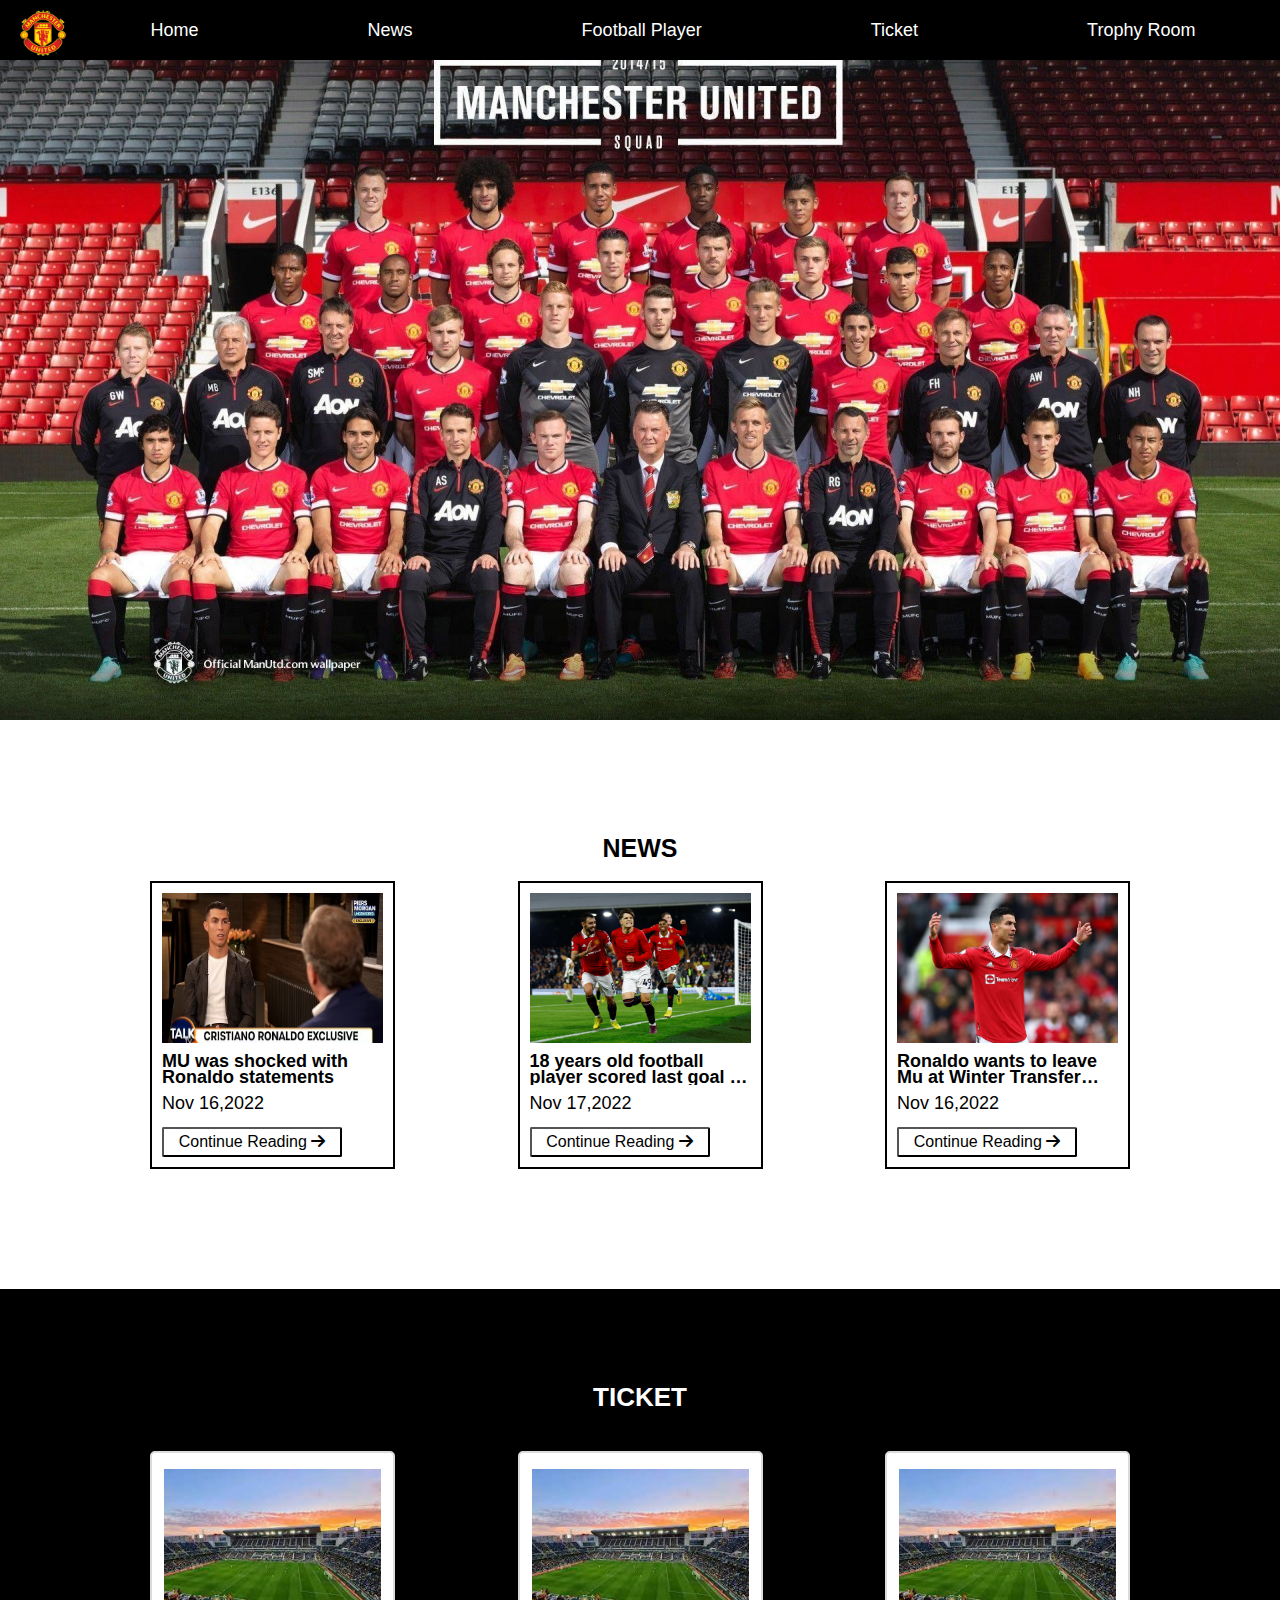
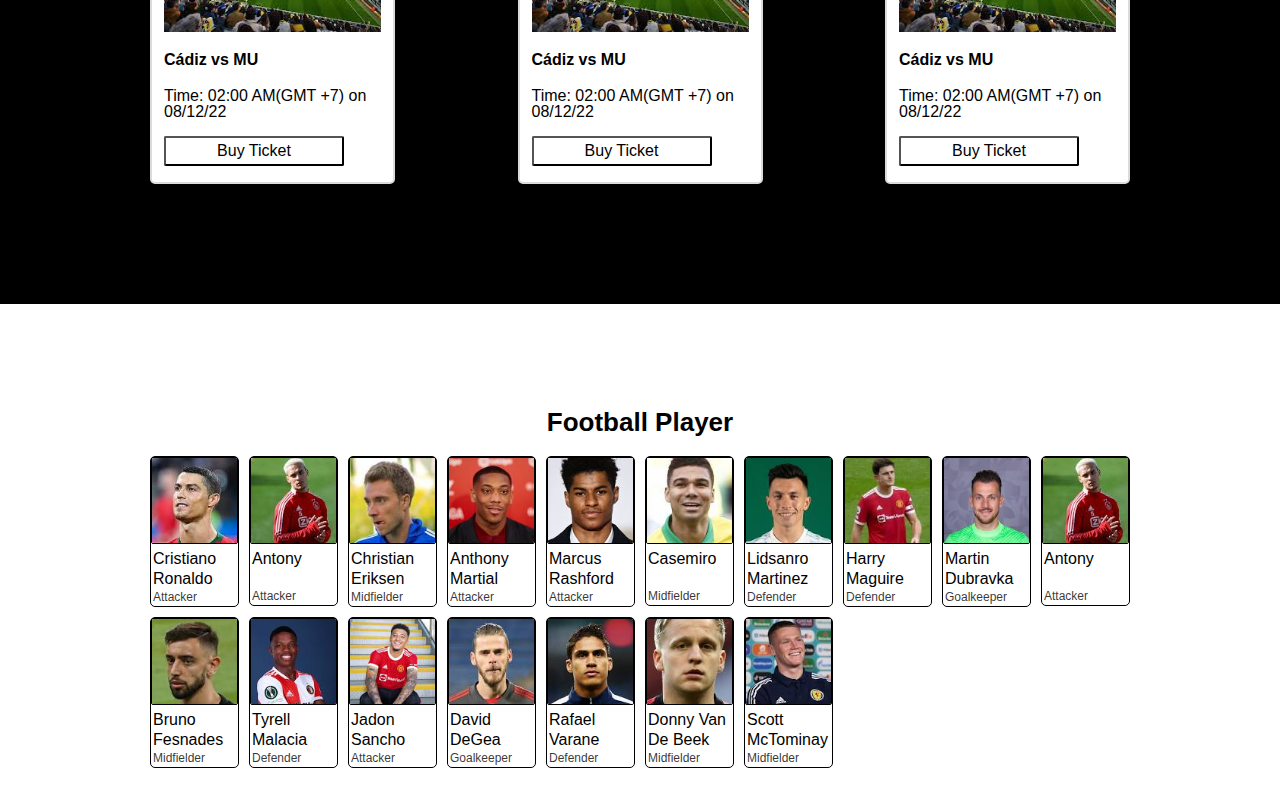
==== index.html @ 1a6e2fac "first commit" ====
<!DOCTYPE html>
<html lang="en">
<head>
    <meta charset="UTF-8">
    <meta http-equiv="X-UA-Compatible" content="IE=edge">
    <meta name="viewport" content="width=device-width, initial-scale=1.0">
    <title>Manchester United</title>
    <link rel="icon" href="assets/img/Red-Devils-logo.png">
    <link rel="stylesheet" href="assets/css/main.css">
    <link rel="stylesheet" href="assets/css/base.css">
    <link rel="stylesheet" href="assets/fontawesome-free-6.2.0-web/css/all.css">
</head>
<body>
    <div id="main">
            <div id="header">
                <div class="header__logo">
                    <a href="#main">
                        <img src="assets/img/Header-Logo1500994616801.png" alt="">
                    </a>
                </div>
                <ul id="nav">
                    <li class="nav__items">
                    <a href="#main">
                        Home
                    </a>                        
                    </li>
                    <li class="nav__items">
                    <a href="#news">
                        News
                    </a>                        
                    </li>
                    <li class="nav__items">
                        <a href="#player" class="">
                            Football Player
                        </a>
                    </li>
                    <li class="nav__items">
                    <a href="#ticket">
                        Ticket

                    </a>
                    </li>
                    <li class="nav__items">
                        <a href="trophy.html">
                            Trophy Room
                        </a>
                    </li>
                </ul>
            </div>
            <div id="poster">
            <img src="assets/img/399304.jpg" alt="" >
            </div>
            <div id="news">
                <h3>NEWS</h3>
                <div class="container">                        
                    <div class="news__descriptions">
                        <img src="assets/img/news/New-Project-66-6399-1668511921.jpg" alt="">
                        <span class="news__descriptions-text">MU was shocked with Ronaldo statements </span>   
                        <span class="news__descriptions-text">Nov 16,2022 </span>  
                        <button class="btn">Continue Reading
                            <i class="fa-sharp fa-solid fa-arrow-right"></i>
                        </button>                 
                    </div>
                    <div class="news__descriptions">
                        <img src="assets/img/news/2022-11-13t195142z1077918227up1eibd1fhuo6rtrmadp3soccer-england-ful-mun-report-1668374114861985489630.jpg" alt="">
                        <span class="news__descriptions-text">18 years old football player scored last goal at 90+3, which taking 3 points for MU </span>   
                        <span class="news__descriptions-text">Nov 17,2022 </span>  
                        <button class="btn">Continue Reading
                            <i class="fa-sharp fa-solid fa-arrow-right"></i>
                        </button>
                    </div>
                    <div class="news__descriptions">
                        <img src="assets/img/news/ZRVTXCFL7BJW3HBTPGXI3MZELQ.jpg" alt="">
                        <span class="news__descriptions-text">Ronaldo wants to leave Mu at Winter Transfer Windown </span>   
                        <span class="news__descriptions-text">Nov 16,2022 </span>  
                        <button class="btn">Continue Reading
                            <i class="fa-sharp fa-solid fa-arrow-right"></i>
                        </button>
                    </div>
                </div>
            </div>
            <div id="ticket">
                <h3>TICKET</h3>
                <div class="ticket__description">
                    <div class="ticket__description-match">
                        <img src="assets/img/Ticket/download.jpg" alt="">
                        <span>Cádiz vs MU</span>
                        <span>Time: 02:00 AM(GMT +7) on 08/12/22 </span>
                        <button class="btn">Buy Ticket</button>
                    </div>
                    <div class="ticket__description-match">
                        <img src="assets/img/Ticket/download.jpg" alt="">
                        <span>Cádiz vs MU</span>
                        <span>Time: 02:00 AM(GMT +7) on 08/12/22 </span>
                        <button class="btn">Buy Ticket</button>
                    </div>
                    <div class="ticket__description-match">
                        <img src="assets/img/Ticket/download.jpg" alt="">
                        <span>Cádiz vs MU</span>
                        <span>Time: 02:00 AM(GMT +7) on 08/12/22 </span>
                        <button class="btn">Buy Ticket</button>
                    </div>
                </div>
                
                
            </div>
            <div id="player">
                    <h3> Football Player</h3>
                <div class="grid__column">
                    <div class="grid__row-2">
                        <div class="player__description">
                            <div class="player__img">
                                    <img src="assets/img/PlayerFootball/cr7.jpg" alt="">
                            </div>
                            <div class="player__name">
                                <span>Cristiano Ronaldo</span>
                            </div>
                            <div class="player__position">
                                <span>Attacker</span>
                            </div>
                        </div>
                    </div>
                    <div class="grid__row-2">
                        <div class="player__description">
                            <div class="player__img">
                                    <img src="assets/img/PlayerFootball/atony.jpg" alt="">
                            </div>
                            <div class="player__name">
                                <span>Antony</span>
                            </div>
                            <div class="player__position">
                                <span>Attacker</span>
                            </div>
                        </div>
                    </div>
                    <div class="grid__row-2">
                        <div class="player__description">
                            <div class="player__img">
                                    <img src="assets/img/PlayerFootball/download.jpg" alt="">
                            </div>
                            <div class="player__name">
                                <span>Christian Eriksen</span>
                            </div>
                            <div class="player__position">
                                <span>Midfielder</span>
                            </div>
                        </div>
                    </div>
                    <div class="grid__row-2">
                        <div class="player__description">
                            <div class="player__img">
                                    <img src="assets/img/PlayerFootball/marthial.jpg" alt="">
                            </div>
                            <div class="player__name">
                                <span>Anthony Martial</span>
                            </div>
                            <div class="player__position">
                                <span>Attacker</span>
                            </div>
                        </div>
                    </div>
                    <div class="grid__row-2">
                        <div class="player__description">
                            <div class="player__img">
                                    <img src="assets/img/PlayerFootball/rashfod.jpg" alt="">
                            </div>
                            <div class="player__name">
                                <span>Marcus Rashford</span>
                            </div>
                            <div class="player__position">
                                <span>Attacker</span>
                            </div>
                        </div>
                    </div>
                    <div class="grid__row-2">
                        <div class="player__description">
                            <div class="player__img">
                                    <img src="assets/img/PlayerFootball/casemiro.jpg" alt="">
                            </div>
                            <div class="player__name">
                                <span>Casemiro</span>
                            </div>
                            <div class="player__position">
                                <span>Midfielder</span>
                            </div>
                        </div>
                    </div>
                    <div class="grid__row-2">
                        <div class="player__description">
                            <div class="player__img">
                                    <img src="assets/img/PlayerFootball/martinez.jpg" alt="">
                            </div>
                            <div class="player__name">
                                <span>Lidsanro Martinez</span>
                            </div>
                            <div class="player__position">
                                <span>Defender</span>
                            </div>
                        </div>
                    </div>
                    <div class="grid__row-2">
                        <div class="player__description">
                            <div class="player__img">
                                    <img src="assets/img/PlayerFootball/Mauire.jpg" alt="">
                            </div>
                            <div class="player__name">
                                <span>Harry Maguire</span>
                            </div>
                            <div class="player__position">
                                <span>Defender</span>
                            </div>
                        </div>
                    </div>
                    <div class="grid__row-2">
                        <div class="player__description">
                            <div class="player__img">
                                    <img src="assets/img/PlayerFootball/martin.jpg" alt="">
                            </div>
                            <div class="player__name">
                                <span>Martin Dubravka</span>
                            </div>
                            <div class="player__position">
                                <span>Goalkeeper</span>
                            </div>
                        </div>
                    </div>
                    <div class="grid__row-2">
                        <div class="player__description">
                            <div class="player__img">
                                    <img src="assets/img/PlayerFootball/atony.jpg" alt="">
                            </div>
                            <div class="player__name">
                                <span>Antony</span>
                            </div>
                            <div class="player__position">
                                <span>Attacker</span>
                            </div>
                        </div>
                    </div>
                    <div class="grid__row-2">
                        <div class="player__description">
                            <div class="player__img">
                                    <img src="assets/img/PlayerFootball/download (1).jpg" alt="">
                            </div>
                            <div class="player__name">
                                <span>Bruno Fesnades</span>
                            </div>
                            <div class="player__position">
                                <span>Midfielder</span>
                            </div>
                        </div>
                    </div>
                    <div class="grid__row-2">
                        <div class="player__description">
                            <div class="player__img">
                                    <img src="assets/img/PlayerFootball/download (2).jpg" alt="">
                            </div>
                            <div class="player__name">
                                <span>Tyrell Malacia</span>
                            </div>
                            <div class="player__position">
                                <span>Defender</span>
                            </div>
                        </div>
                    </div>
                    <div class="grid__row-2">
                        <div class="player__description">
                            <div class="player__img">
                                    <img src="assets/img/PlayerFootball/download (3).jpg" alt="">
                            </div>
                            <div class="player__name">
                                <span>Jadon Sancho</span>
                            </div>
                            <div class="player__position">
                                <span>Attacker</span>
                            </div>
                        </div>
                    </div>
                    <div class="grid__row-2">
                        <div class="player__description">
                            <div class="player__img">
                                    <img src="assets/img/PlayerFootball/download (4).jpg" alt="">
                            </div>
                            <div class="player__name">
                                <span>David DeGea</span>
                            </div>
                            <div class="player__position">
                                <span>Goalkeeper</span>
                            </div>
                        </div>
                    </div>
                    <div class="grid__row-2">
                        <div class="player__description">
                            <div class="player__img">
                                    <img src="assets/img/PlayerFootball/download (5).jpg" alt="">
                            </div>
                            <div class="player__name">
                                <span>Rafael Varane</span>
                            </div>
                            <div class="player__position">
                                <span>Defender</span>
                            </div>
                        </div>
                    </div>
                    <div class="grid__row-2">
                        <div class="player__description">
                            <div class="player__img">
                                    <img src="assets/img/PlayerFootball/download (6).jpg" alt="">
                            </div>
                            <div class="player__name">
                                <span>Donny Van De Beek</span>
                            </div>
                            <div class="player__position">
                                <span>Midfielder</span>
                            </div>
                        </div>
                    </div>
                    <div class="grid__row-2">
                        <div class="player__description">
                            <div class="player__img">
                                    <img src="assets/img/PlayerFootball/download (7).jpg" alt="">
                            </div>
                            <div class="player__name">
                                <span>Scott McTominay</span>
                            </div>
                            <div class="player__position">
                                <span>Midfielder</span>
                            </div>
                        </div>
                    </div>
                </div>
            </div>
    </div>    
</body>
</html>
---- assets/css/main.css ----
#header
{
    height:60px;
    width:100%;
    background-color: black;
    position: fixed;
    top:0;
    z-index: 3;
    display:flex;
    justify-content: space-between;
}
.header__logo
{
    align-items: center;
    justify-items: center;
    padding-top:10px;
    padding-left:20px;
}
.header__logo img
{
    
    max-width:46px;
    max-height:100%;;
}
#nav
{
    height:100%;
    display:flex;
    width:100%;
    justify-content: space-around;
    padding:0;
    list-style:none;
    align-items: center;
    margin:0;
}
.nav__items
{
font-size:1.8rem;
color:white;
font-weight: 200;
}
.nav__items a
{
    text-decoration: none;
    color:#fff;
}
#poster
{
}
#poster img
{
    max-width: 100%;
}
#news
{
    width:100%;
    margin-top:30px;
    margin-bottom: 50px;
    padding:60px 150px;
    
}
.container
{
    display:flex;
    justify-content: space-between;
    position: relative;
}
#news h3
{
    font-size: 2.5rem;
    display:block;
    align-items: center;
    text-align: center;
}
.container .news__descriptions
{
    width:25%;
    display:flex;
    flex-direction: column;
    padding:10px 10px;
    border:2px solid #000;
}
.container .news__descriptions>img
{
    height:150px;
    width:100%;
}
.container .news__descriptions>span
{
    margin-top:10px;
    font-size:1.8rem;
    color:black;
}
.container .news__descriptions :nth-child(2)
{
    font-weight:bold ;
    word-wrap: break-word;
    white-space: normal;
    overflow: hidden;
    display: -webkit-box;
    text-overflow: ellipsis;
    -webkit-box-orient: vertical;
    -webkit-line-clamp: 2;
}
.btn
{
    margin-top:16px;
    width:180px;
    height:30px;
    border-radius: 5px;
    cursor:pointer;
    font-size:1.6rem;
    border-radius: 2px;
    text-align:center;
    background-color: #fff;
    color:#000;
    padding:4px 8px;
    /* position: absolute;
    bottom: 0;
    margin-bottom: 10px;
    margin-top:10px; */
}
#ticket
{
    margin-top:60px;
    margin-bottom:60px;
    padding-left:150px;
    padding-right:150px;
    padding-bottom: 100px;
    padding-top:60px;
    background-color: #000;
}
#ticket h3
{
    font-size:2.6rem;
    text-align: center;
    color:white;
    margin-top:20px;
    padding-top:20px;
}
.ticket__description
{
    padding:10px 0px;
    display: flex;
    justify-content: space-between;
}
.ticket__description-match
{
    font-size: 1.6rem;
    display: flex;
    flex-direction: column;
    width:25%;
    background-color: white;
    padding:16px 12px;
    margin:10px 0px;
    border:2px solid var(--border-color);
    border-radius: 5px;
}
.ticket__description-match>span:nth-child(2)
{
    font-weight: bold;
}
.ticket__description-match span
{
    padding-top:20px;
}
#player
{
    padding:10px 150px 10px;
}
#player h3
{
    font-size:2.6rem;
    text-align: center;
    color:black;
    margin-top:20px;
    padding-top:20px;
}
.player__description
{
    border:1px solid #000;
    border-radius: 5px;
    width:100%;
}
.player__img img
{
    border:1px solid #000;
    border-radius: 2px;
    width: 100%;
}
.player__name span
{
    font-size:1.6rem;
    line-height: 2rem;
    min-height: 3.9rem;
    display:inline-block;
    padding-left:2px;
    padding-right:4px;
}
.player__position span
{
    font-size:1.2rem;
    color:rgba(0,0,0,0.8);  
    padding-left: 2px;
}
.Caption 
{
    font-size:2.5rem;
    word-spacing: 0.8rem;
    line-height: 3rem;
    text-transform: uppercase;
    text-align: center;
    margin:40px 80px;
}
.champion
{
    padding:50px 100px;
    background-color: black;
}
.champion .grid__column-2 .grid__row-2-5 img
{
    width:100%;
    height:250px;
    border:5px solid #fff;
    border-radius: 5px;
}
.champion__text
{
    font-size:2.1rem;
    color:var(--text-color);
    font-weight: bold;
    width:100%;
    border:2px solid #fff;
    border-radius: 5px;
    text-align: center;  
    color:#fff;  
    padding:5px 0;
    display:none;
    position: absolute;
    top:calc(100%);
    left:0;
    z-index:1;
}
.grid__row-2-5:hover
{
    box-shadow: 0 1px 20px 0 rgb(0 0 0 / 5%);
    transform: translateY(-1px);
    z-index: 1;
}
.grid__row-2-5:hover .champion__text
{
    display:block;
}
.champion__text span
{
    display:block;
    margin:8px 0;
    text-align: center;
}
---- assets/css/base.css ----
:root
{
    --primary-color:#EE4D2D;
    --white-color: #FFF;
    --black-color:#000;
    --text-color:#333;
    --border-color:#dbdbdb;

    --header__height:120px;
    --navbar__height:34px;
    --search__height:calc(var(--header__height) - var(--navbar__height));
}
*
{
    box-sizing: inherit;
}
html
{
    font-size:62.5%;
    line-height: 1.6rem;
    font-family:'Gill Sans', 'Gill Sans MT', Calibri, 'Trebuchet MS', sans-serif;
    box-sizing: border-box;
}
body
{
    margin:0;
}
.grid
{
    width:1200px;
    max-width: 100%;
    margin:0 auto;
}
.gird_-full-width
{
    width:100%;
}
.grid__row
{
    display: flex;
    flex-wrap: wrap;
    margin:0 -5px;
}
.grid__column
{
    margin:0 -5px;
    display:flex;
    flex-wrap: wrap;
    
}
.grid__column-2
{
    margin:0 -5px;
    display:flex;
    flex-wrap: wrap;
    justify-content: space-around;
}

.grid__row-2
{
    width:10%;
    padding:0 5px;
    margin-bottom: 10px;
}
.grid__row-2-5
{
    width:25%;
    margin-bottom: 70px;
}
.grid__home-cup
{
    transition: transform linear 0.1s;
    will-change: transform;
    position:relative;
    overflow: visible;
    display:block;
    padding:10px 5px;
    z-index:2;
}
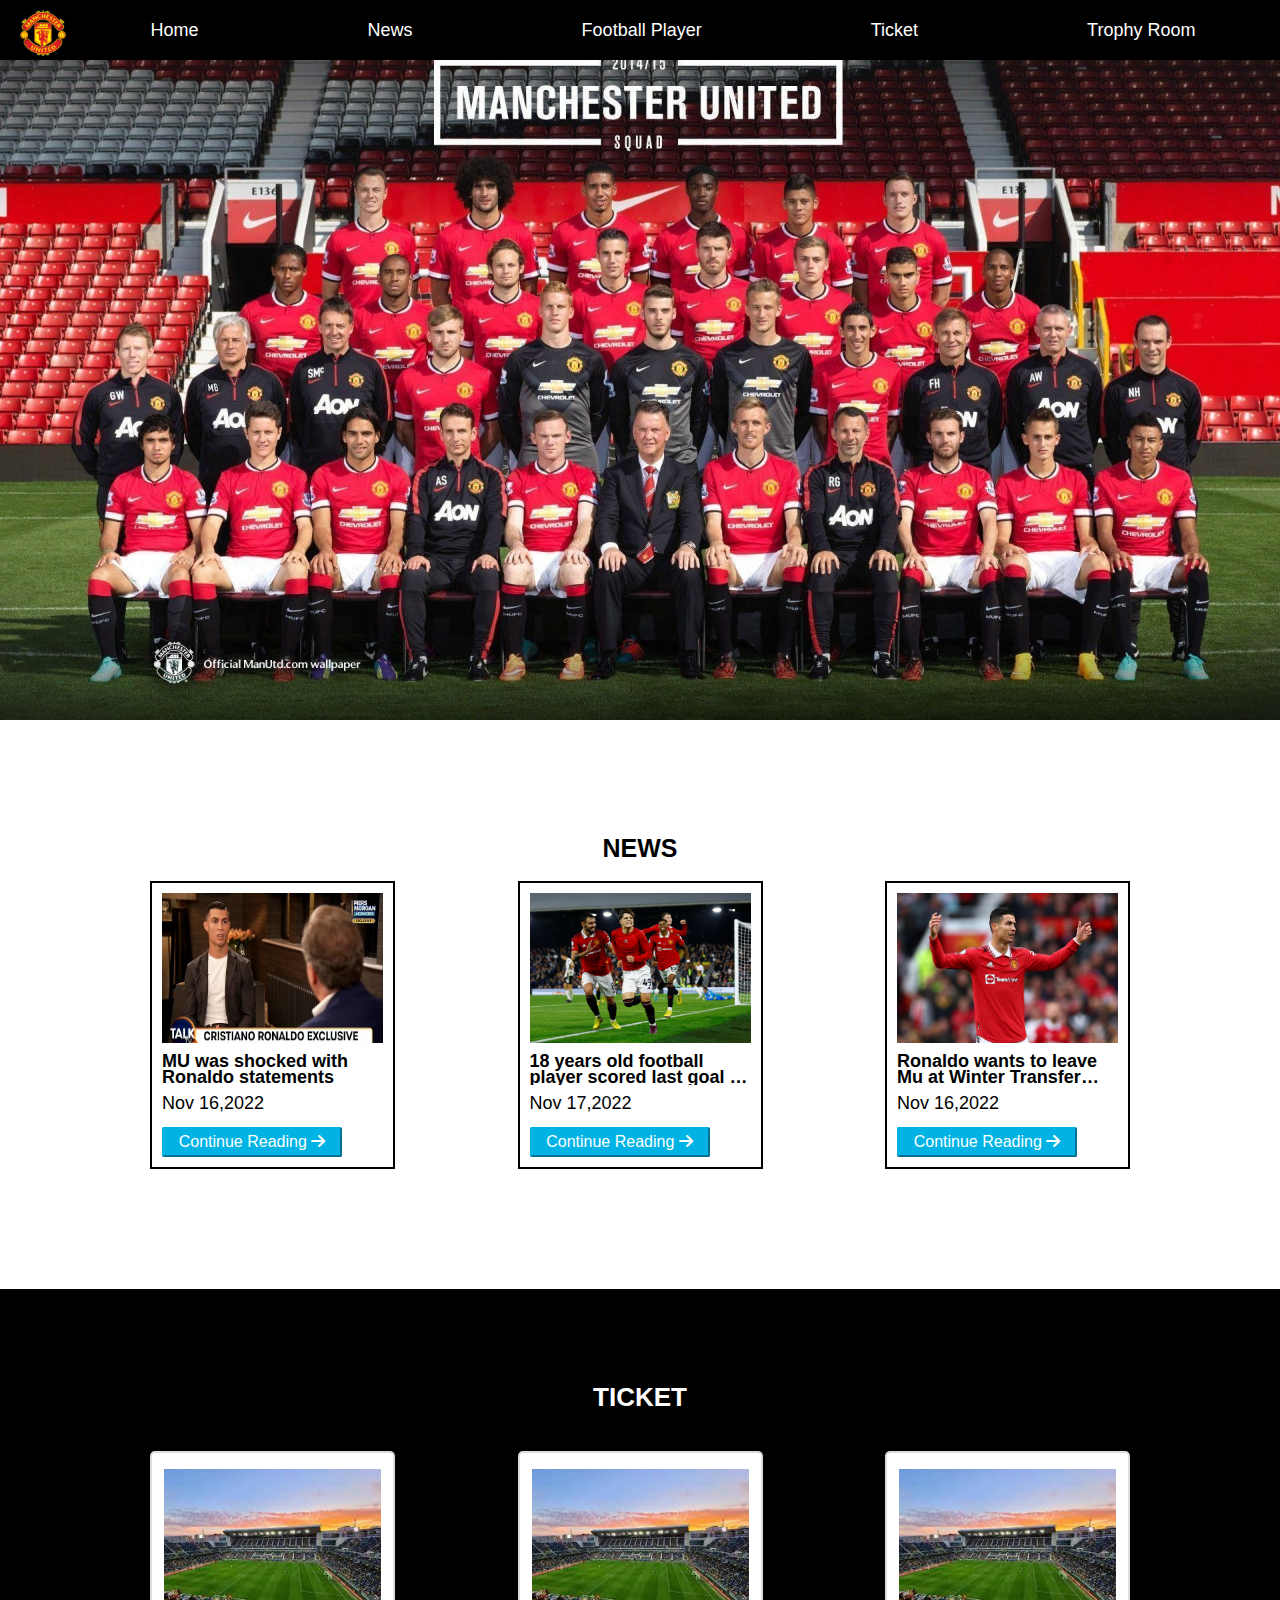
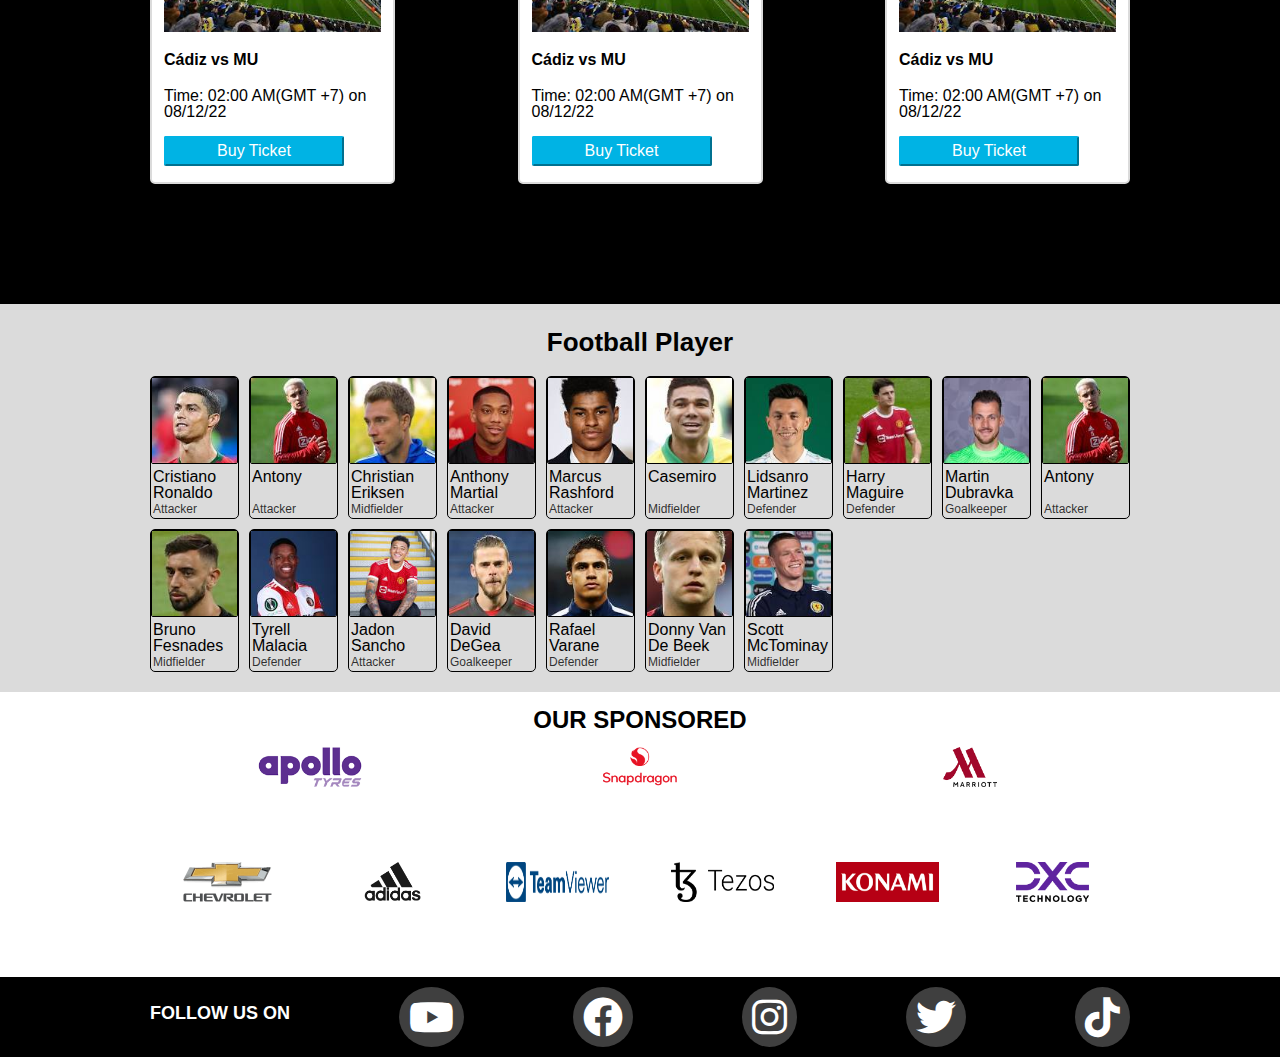
==== commit fad1c109: "demo" ====
--- a/index.html
+++ b/index.html
@@ -3,18 +3,19 @@
 <head>
     <meta charset="UTF-8">
     <meta http-equiv="X-UA-Compatible" content="IE=edge">
-    <meta name="viewport" content="width=device-width, initial-scale=1.0">
+    <meta name="viewport" content="width=device-width, initial-scale=1">
     <title>Manchester United</title>
     <link rel="icon" href="assets/img/Red-Devils-logo.png">
     <link rel="stylesheet" href="assets/css/main.css">
     <link rel="stylesheet" href="assets/css/base.css">
     <link rel="stylesheet" href="assets/fontawesome-free-6.2.0-web/css/all.css">
+    <link rel="stylesheet" href="assets/css/responsive.css">
 </head>
 <body>
     <div id="main">
             <div id="header">
                 <div class="header__logo">
-                    <a href="#main">
+                    <a href="#main" class="header__logo-link">
                         <img src="assets/img/Header-Logo1500994616801.png" alt="">
                     </a>
                 </div>
@@ -57,24 +58,33 @@
                         <img src="assets/img/news/New-Project-66-6399-1668511921.jpg" alt="">
                         <span class="news__descriptions-text">MU was shocked with Ronaldo statements </span>   
                         <span class="news__descriptions-text">Nov 16,2022 </span>  
-                        <button class="btn">Continue Reading
-                            <i class="fa-sharp fa-solid fa-arrow-right"></i>
+                        <button class="btn">
+                            <a href="post1.html" class="post__link">
+                                Continue Reading
+                                <i class="fa-sharp fa-solid fa-arrow-right"></i>
+                            </a>
                         </button>                 
                     </div>
                     <div class="news__descriptions">
                         <img src="assets/img/news/2022-11-13t195142z1077918227up1eibd1fhuo6rtrmadp3soccer-england-ful-mun-report-1668374114861985489630.jpg" alt="">
                         <span class="news__descriptions-text">18 years old football player scored last goal at 90+3, which taking 3 points for MU </span>   
                         <span class="news__descriptions-text">Nov 17,2022 </span>  
-                        <button class="btn">Continue Reading
-                            <i class="fa-sharp fa-solid fa-arrow-right"></i>
+                        <button class="btn">
+                            <a href="post1.html" class="post__link">
+                                Continue Reading
+                                <i class="fa-sharp fa-solid fa-arrow-right"></i>
+                            </a>
                         </button>
                     </div>
                     <div class="news__descriptions">
                         <img src="assets/img/news/ZRVTXCFL7BJW3HBTPGXI3MZELQ.jpg" alt="">
                         <span class="news__descriptions-text">Ronaldo wants to leave Mu at Winter Transfer Windown </span>   
                         <span class="news__descriptions-text">Nov 16,2022 </span>  
-                        <button class="btn">Continue Reading
-                            <i class="fa-sharp fa-solid fa-arrow-right"></i>
+                        <button class="btn" >
+                            <a href="post1.html" class="post__link">
+                                Continue Reading
+                                <i class="fa-sharp fa-solid fa-arrow-right"></i>
+                            </a>
                         </button>
                     </div>
                 </div>
@@ -331,5 +341,68 @@
                 </div>
             </div>
     </div>    
+    <footer id="footer">
+        <div class="sponsorer">
+            <h2 class="sponsored__text">Our Sponsored</h2>
+                <div class="grid__column-3">
+                    <div class="grid__row-2-5">
+                        <img src="assets/img/footer/Chevrolet_Comp_LightBG_180xAuto1547460485843.png" alt="" class="img__sponsor">
+                    </div>
+                    <div class="grid__row-2-5">
+                        <img src="assets/img/footer/Adidas_Comp_LightBG_180xAuto1547460175451.png" alt="" class="img__sponsor">
+                    </div>
+                    <div class="grid__row-2-5">
+                        <img src="assets/img/footer/TeamViewer-logo-blue-footer1625085543829.png" alt="" class="img__sponsor">
+                    </div>
+                    <div class="grid__row-2-5">
+                        <img src="assets/img/footer/TezosLogo_Horizontal_Black_21644483053582.png" alt="" class="img__sponsor">
+                    </div>
+                    <div class="grid__row-2-5">
+                        <img src="assets/img/footer/Konami_PartnerFooter1562073557221.png" alt="" class="img__sponsor">
+                    </div>
+                    <div class="grid__row-2-5">
+                        <img src="assets/img/footer/DXC_Logo_Colour1656502503892.png" alt="" class="img__sponsor">
+                    </div>
+                    <div class="grid__row-2-5">
+                        <img src="assets/img/footer/Apollo_Comp_LightBG_180xAuto1547460405742.png" alt="" class="img__sponsor">
+                    </div>
+                    <div class="grid__row-2-5">
+                        <img src="assets/img/footer/Snapdragon-footer-logo1659446828407.png" alt="" class="img__sponsor">
+                    </div>
+                    <div class="grid__row-2-5">
+                        <img src="assets/img/footer/Marriott-onLightBG1571253423487.png" alt="" class="img__sponsor">
+                    </div>
+
+                </div>
+        </div>
+        <div class="follow">
+            <h3 class="Follow_Title">follow us on</h3>
+            <div class="follow__icon">
+                <a href="" class="follow__icon-link">
+                    <i class="follow__icon-detail fa-brands fa-youtube"></i>
+                </a>
+            </div>
+            <div class="follow__icon">
+                <a href="" class="follow__icon-link">
+                    <i class="fa-brands fa-facebook"></i>
+                </a>
+            </div>
+            <div class="follow__icon">
+                <a href="" class="follow__icon-link">
+                    <i class="fa-brands fa-instagram"></i>
+                </a>
+            </div>
+            <div class="follow__icon">
+                <a href="" class="follow__icon-link">
+                    <i class="fa-brands fa-twitter"></i>
+                </a>
+            </div>
+            <div class="follow__icon">
+                <a href="" class="follow__icon-link">
+                    <i class="fa-brands fa-tiktok"></i>
+                </a>
+            </div>
+        </div>
+    </footer>
 </body>
 </html>--- a/assets/css/main.css
+++ b/assets/css/main.css
@@ -1,3 +1,9 @@
+#main
+{
+    box-sizing: border-box;
+    margin: 0;
+    padding: 0;
+}
 #header
 {
     height:60px;
@@ -16,6 +22,7 @@
     padding-top:10px;
     padding-left:20px;
 }
+
 .header__logo img
 {
     
@@ -112,18 +119,23 @@
     font-size:1.6rem;
     border-radius: 2px;
     text-align:center;
-    background-color: #fff;
-    color:#000;
+    background-color: #00B3E4;
+    color:#fff;
     padding:4px 8px;
     /* position: absolute;
     bottom: 0;
     margin-bottom: 10px;
     margin-top:10px; */
+    border-color: #00B3E4;
+}
+.post__link
+{
+    text-decoration: none;
+    color:white;
 }
 #ticket
 {
     margin-top:60px;
-    margin-bottom:60px;
     padding-left:150px;
     padding-right:150px;
     padding-bottom: 100px;
@@ -167,13 +179,14 @@
 #player
 {
     padding:10px 150px 10px;
+    background-color: var(--border-color);
 }
 #player h3
 {
     font-size:2.6rem;
     text-align: center;
     color:black;
-    margin-top:20px;
+    margin-top:0px;
     padding-top:20px;
 }
 .player__description
@@ -191,11 +204,17 @@
 .player__name span
 {
     font-size:1.6rem;
-    line-height: 2rem;
-    min-height: 3.9rem;
-    display:inline-block;
+    -webkit-line-clamp: 2;
+    -webkit-box-orient: vertical;
+    display: -webkit-box;
+    text-overflow: ellipsis;
+    overflow: hidden;
+    word-wrap: break-word;
+    white-space: normal;
+    line-height: 1.6rem;
     padding-left:2px;
     padding-right:4px;
+    height:3.2rem;
 }
 .player__position span
 {
@@ -256,4 +275,57 @@
     display:block;
     margin:8px 0;
     text-align: center;
+}
+#footer
+{    
+}
+.sponsored__text
+{
+    text-transform: uppercase;
+    font-size:2.4rem;
+    text-align: center;
+}
+.sponsorer
+{
+    margin-top:20px;
+    padding:0 150px;
+}
+.img__sponsor
+{
+    max-width:70%;
+    height:40px;
+}
+.follow
+{
+    background-color: #000;
+    padding:10px 150px;
+    display:flex;
+    justify-content: space-between;
+}
+.follow__icon
+{
+    padding:10px;
+    border-radius: 50%;
+    background-color: #3f3f3f;
+    border:2px ;
+}
+.follow__icon-link
+{
+    text-decoration: none;
+    font-size:4rem;
+    color:#fff;
+
+}
+.follow__icon-link:hover
+{
+    color: red;
+}
+.follow__icon-detail
+{    
+}
+.Follow_Title
+{
+    color:white;
+    font-size:1.8rem;
+    text-transform: uppercase;
 }--- a/assets/css/base.css
+++ b/assets/css/base.css
@@ -55,7 +55,6 @@
     flex-wrap: wrap;
     justify-content: space-around;
 }
-
 .grid__row-2
 {
     width:10%;
@@ -77,3 +76,19 @@
     padding:10px 5px;
     z-index:2;
 }
+.grid__column-3
+{
+    margin:0 -5px;
+    display:flex;
+    flex-wrap:wrap-reverse;
+    justify-content: space-around;
+    justify-items: center;
+}
+.grid__row-2-5
+{
+    width:15%;
+    margin-bottom: 70px;
+    justify-items: center;
+    align-items: center;
+    text-align: center;
+}--- a/assets/css/responsive.css
+++ b/assets/css/responsive.css
@@ -0,0 +1,155 @@
+/* PC */
+@media(min-width:1025px){
+}
+/* Tablet */
+@media(min-width: 768px) and (max-width: 1024px) {
+    #news
+    {
+     padding:0;  
+    }
+    .container
+    {
+        justify-content: space-around;
+    }
+    .container .news__descriptions
+    {
+        width:30%;
+        margin:0 5px;
+    }
+    #ticket
+    {
+        padding:0;
+    }
+    .ticket__description
+    {
+        justify-content: space-around;
+    }
+    .ticket__description-match
+    {
+        padding:16px 5px;
+    }
+    #player
+    {
+        padding: 10px 40px 10px;
+        
+        width: 100%;
+    }
+    .grid__column
+    {
+    }
+    .grid__row-2
+    {
+        margin-right:8px;
+        width: 15%;
+    }
+    .sponsorer {
+      padding:0;
+    }
+}
+/* Mobile */
+@media(max-width:739px){
+    #header
+    {
+       overflow: hidden;
+    }
+    #nav
+    {
+        width:85%;
+        padding:0;
+    }
+    ul#nav>li:nth-child(0),ul#nav>li:nth-child(5)
+    {
+        display:none;
+    }
+    #news
+    {
+        padding:0;
+    }
+    .container {
+        display: flex;
+        flex-wrap: wrap;
+        position: relative;
+        margin: auto;
+        width: 75%;
+    }
+    .container .news__descriptions
+    {
+        width:100%;
+        margin-bottom: 10px;
+    }
+    .ticket__description-match
+    {
+        width:100%;
+    }
+    .ticket__description {
+        padding: 10px 0px;
+        display: flex;
+        justify-content: space-between;
+        flex-direction: column;
+        margin: auto;
+        width: 80%;
+    }
+    #ticket {
+        margin-top: 60px;
+        padding-left:0;
+        padding-right:0;
+        padding-bottom: 100px;
+        padding-top: 60px;
+        background-color: #000;
+    }
+    #player
+    {
+        padding:0;
+    }
+    .grid__column
+    {
+        margin:0;
+    }
+    .grid__row-2
+    {
+        width:25%;
+    }
+    .sponsorer
+    {
+        padding:0;
+    }
+    .grid__row-2-5
+    {
+        width:33%;
+    }
+    .follow
+    {
+        padding:10px 5px;
+    }
+    .Follow_Title {
+        color: white;
+        font-size: 1.2rem;
+        text-transform: uppercase;
+    }
+    .follow__icon-link {
+        text-decoration: none;
+        font-size: 2.5rem;
+        color: #fff;
+    }
+    .header__logo-link
+    {
+        width: 100%;
+        height: 100%;
+        display: inline-block;
+        padding: 4px 2px;
+    }
+    .header__logo img 
+    {
+        height: 100%;
+        width: 100%;
+    }
+    .header__logo {
+        width:15%;
+        align-items: center;
+        justify-items: center;
+        padding-top: 4px;
+        padding-left: 4px;
+    }   
+    
+
+}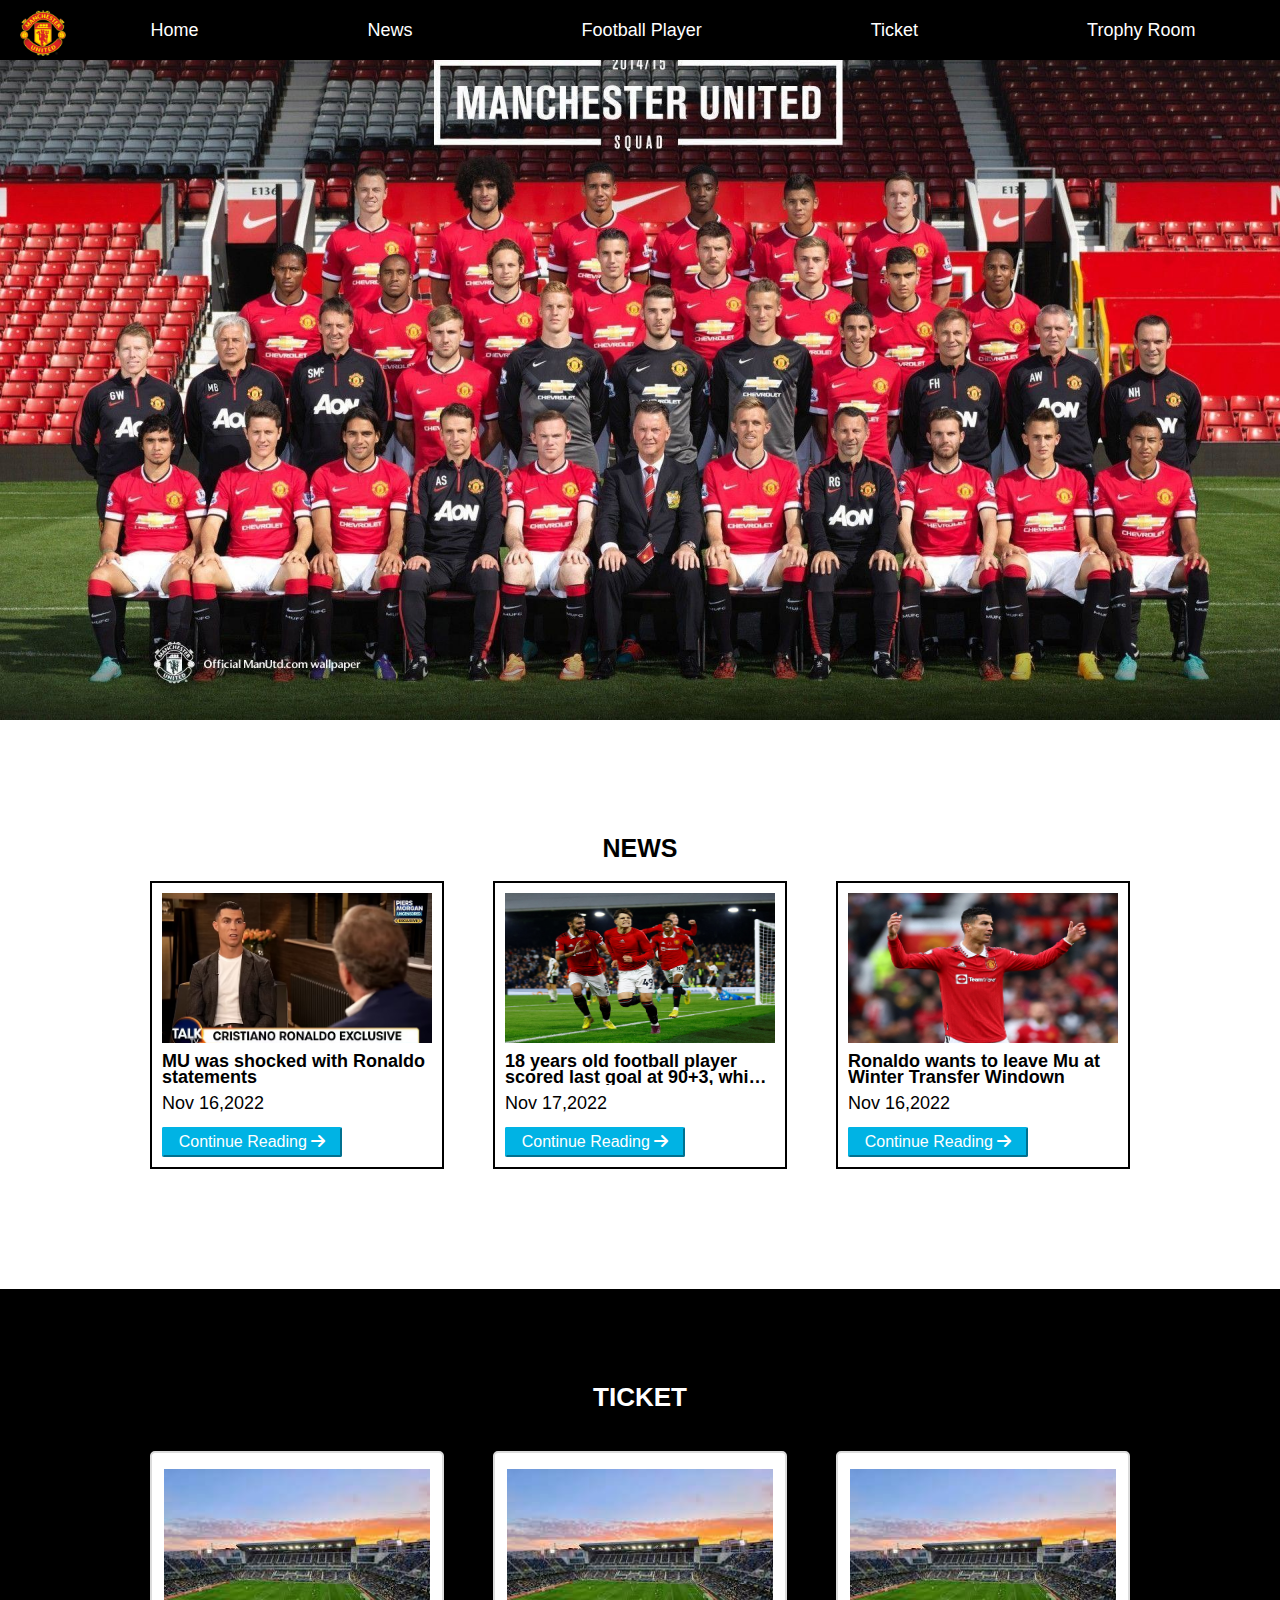
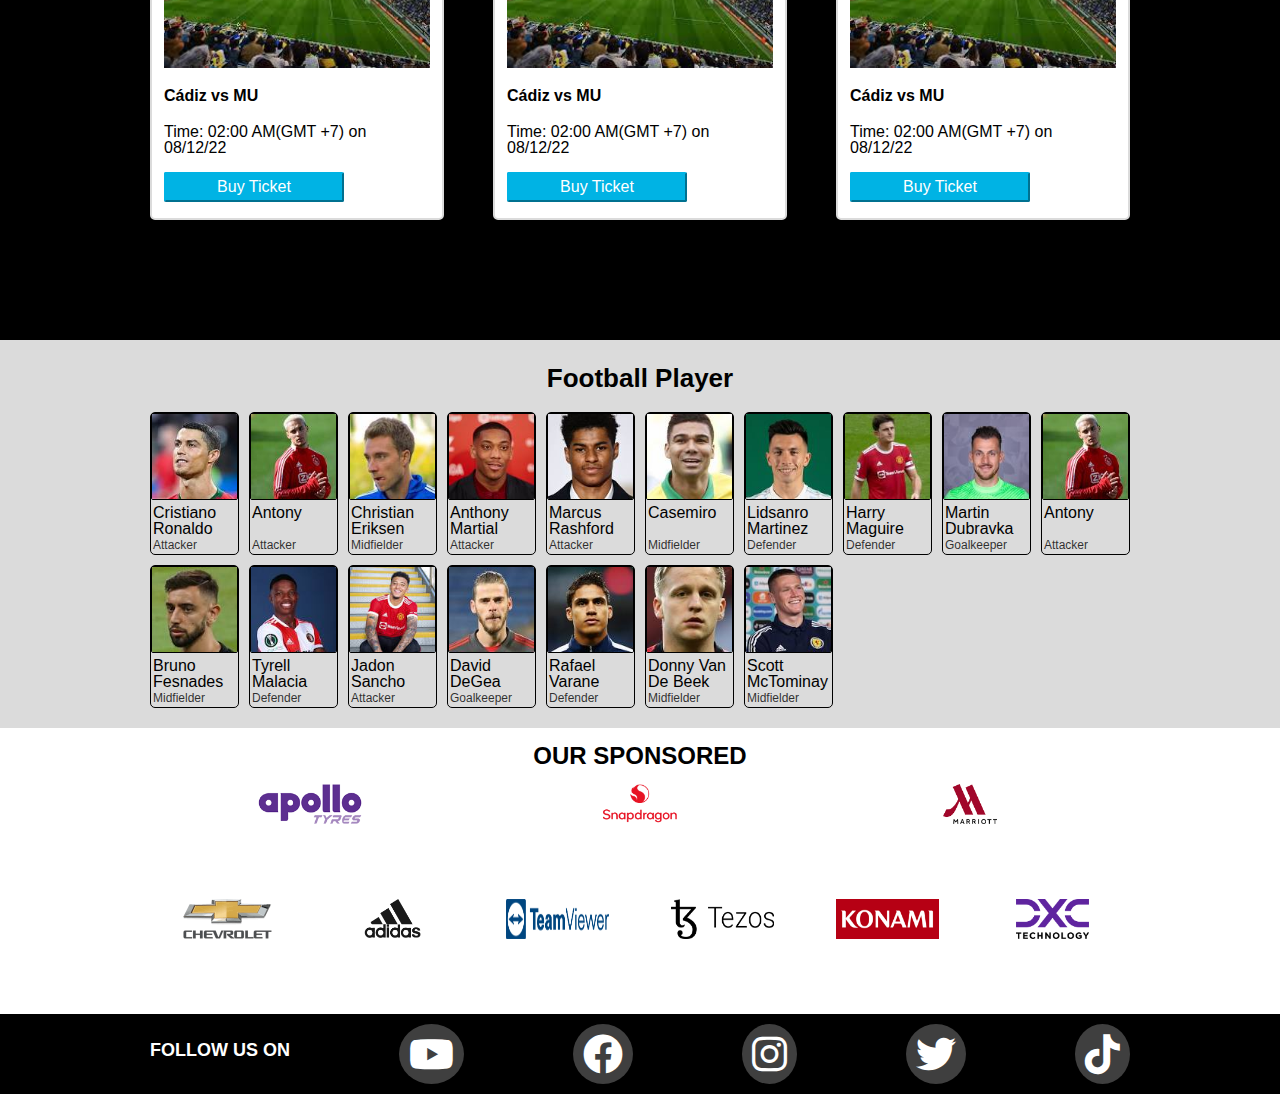
==== commit a263b32c: "finalll" ====
--- a/index.html
+++ b/index.html
@@ -7,8 +7,6 @@
     <title>Manchester United</title>
     <link rel="icon" href="assets/img/Red-Devils-logo.png">
     <link rel="stylesheet" href="assets/css/main.css">
-    <link rel="stylesheet" href="assets/css/base.css">
-    <link rel="stylesheet" href="assets/fontawesome-free-6.2.0-web/css/all.css">
     <link rel="stylesheet" href="assets/css/responsive.css">
 </head>
 <body>
@@ -16,7 +14,7 @@
             <div id="header">
                 <div class="header__logo">
                     <a href="#main" class="header__logo-link">
-                        <img src="assets/img/Header-Logo1500994616801.png" alt="">
+                        <img src="assets/img/Header-Logo1500994616801.png" alt="MU logo">
                     </a>
                 </div>
                 <ul id="nav">
@@ -49,7 +47,7 @@
                 </ul>
             </div>
             <div id="poster">
-            <img src="assets/img/399304.jpg" alt="" >
+            <img src="assets/img/399304.jpg" alt="MU-captureteam" >
             </div>
             <div id="news">
                 <h3>NEWS</h3>
--- a/assets/css/main.css
+++ b/assets/css/main.css
@@ -1,3 +1,6 @@
+@import url("base.css");
+@import url("footer.css");
+@import url("/assets/fontawesome-free-6.2.0-web/css/all.css");
 #main
 {
     box-sizing: border-box;
@@ -7,7 +10,8 @@
 #header
 {
     height:60px;
-    width:100%;
+    max-width: 100vw;
+    width: 100%;
     background-color: black;
     position: fixed;
     top:0;
@@ -68,7 +72,8 @@
 }
 .container
 {
-    display:flex;
+    display:grid;
+    grid-template-columns: 30% 30% 30%;
     justify-content: space-between;
     position: relative;
 }
@@ -81,7 +86,7 @@
 }
 .container .news__descriptions
 {
-    width:25%;
+    width:100%;
     display:flex;
     flex-direction: column;
     padding:10px 10px;
@@ -153,7 +158,8 @@
 .ticket__description
 {
     padding:10px 0px;
-    display: flex;
+    display: grid;
+    grid-template-columns: 30% 30% 30%;
     justify-content: space-between;
 }
 .ticket__description-match
@@ -161,7 +167,7 @@
     font-size: 1.6rem;
     display: flex;
     flex-direction: column;
-    width:25%;
+    width:100%;
     background-color: white;
     padding:16px 12px;
     margin:10px 0px;
@@ -275,57 +281,4 @@
     display:block;
     margin:8px 0;
     text-align: center;
-}
-#footer
-{    
-}
-.sponsored__text
-{
-    text-transform: uppercase;
-    font-size:2.4rem;
-    text-align: center;
-}
-.sponsorer
-{
-    margin-top:20px;
-    padding:0 150px;
-}
-.img__sponsor
-{
-    max-width:70%;
-    height:40px;
-}
-.follow
-{
-    background-color: #000;
-    padding:10px 150px;
-    display:flex;
-    justify-content: space-between;
-}
-.follow__icon
-{
-    padding:10px;
-    border-radius: 50%;
-    background-color: #3f3f3f;
-    border:2px ;
-}
-.follow__icon-link
-{
-    text-decoration: none;
-    font-size:4rem;
-    color:#fff;
-
-}
-.follow__icon-link:hover
-{
-    color: red;
-}
-.follow__icon-detail
-{    
-}
-.Follow_Title
-{
-    color:white;
-    font-size:1.8rem;
-    text-transform: uppercase;
 }--- a/assets/css/responsive.css
+++ b/assets/css/responsive.css
@@ -13,7 +13,6 @@
     }
     .container .news__descriptions
     {
-        width:30%;
         margin:0 5px;
     }
     #ticket
@@ -44,20 +43,33 @@
     }
     .sponsorer {
       padding:0;
+    
+    }
+    .champion {
+        padding: 50px 40px;
+        background-color: black;
+    }
+    .champion .grid__column-2 .grid__row-2-5
+    {
+        width: 40%;
+        margin-bottom: 73px;
+        justify-items: center;
+        align-items: center;
+        text-align: center;
     }
 }
 /* Mobile */
 @media(max-width:739px){
     #header
     {
-       overflow: hidden;
+       padding:0 20px;
     }
     #nav
     {
         width:85%;
-        padding:0;
-    }
-    ul#nav>li:nth-child(0),ul#nav>li:nth-child(5)
+        padding:0 10px;
+    }
+    ul#nav>li:nth-child(2),ul#nav>li:nth-child(3),ul#nav>li:nth-child(4)
     {
         display:none;
     }
@@ -66,8 +78,7 @@
         padding:0;
     }
     .container {
-        display: flex;
-        flex-wrap: wrap;
+        grid-template-columns: 100%;
         position: relative;
         margin: auto;
         width: 75%;
@@ -83,9 +94,9 @@
     }
     .ticket__description {
         padding: 10px 0px;
-        display: flex;
+        
         justify-content: space-between;
-        flex-direction: column;
+        grid-template-columns: 100%;
         margin: auto;
         width: 80%;
     }
@@ -103,11 +114,12 @@
     }
     .grid__column
     {
-        margin:0;
+        margin: 0;
+        padding: 0px 32px;
     }
     .grid__row-2
     {
-        width:25%;
+        width:33%;
     }
     .sponsorer
     {
@@ -119,7 +131,7 @@
     }
     .follow
     {
-        padding:10px 5px;
+        padding:10px 20px;
     }
     .Follow_Title {
         color: white;
@@ -127,9 +139,7 @@
         text-transform: uppercase;
     }
     .follow__icon-link {
-        text-decoration: none;
         font-size: 2.5rem;
-        color: #fff;
     }
     .header__logo-link
     {
@@ -150,6 +160,47 @@
         padding-top: 4px;
         padding-left: 4px;
     }   
-    
-
+    .Caption {
+        font-size: 2.5rem;
+        word-spacing: 0.8rem;
+        line-height: 3rem;
+        text-transform: uppercase;
+        margin: 40px 12px;
+        text-align: justify;
+    }
+    .champion .grid__column-2 .grid__row-2-5
+    {
+        width: 50%;
+        margin-bottom: 100px;
+        justify-items: center;
+        align-items: center;
+        text-align: center;
+    }
+    .champion {
+        padding: 50px 10px;
+        background-color: black;
+    }
+    .champion__text>span:nth-child(1)
+    {
+        line-height:2.6rem;
+    }
+    .content {
+        padding: 5px 32px;
+    }
+    .Sharing {
+        display: flex;
+        flex-direction: column;
+        width: 60%;
+        margin-left: 32px;
+        margin-top:0px;
+    }       
+    .Sharing>div.follow
+    {
+        padding:10px 0;
+    }
+    #main-2
+    {
+        padding:0;
+        display:block;
+    }
 }